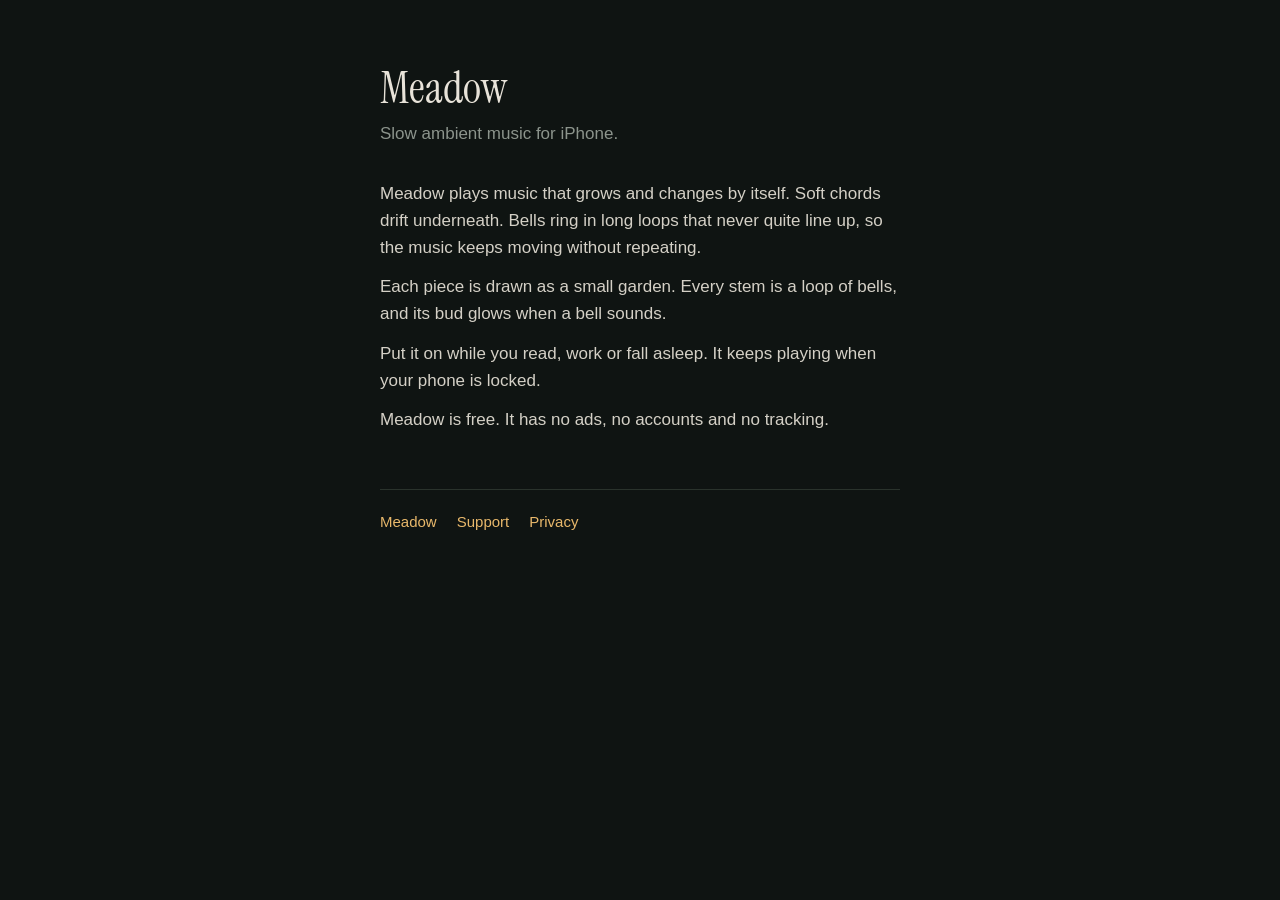
==== index.html @ 1096d29c "Add Meadow home, support and privacy pages Co-Authored-By: Claude Opus 5.5 <noreply@anthropic.com> C" ====
<!doctype html>
<html lang="en">
<head>
<meta charset="utf-8">
<meta name="viewport" content="width=device-width, initial-scale=1">
<link rel="preconnect" href="https://fonts.googleapis.com">
<link rel="stylesheet" href="https://fonts.googleapis.com/css2?family=Instrument+Serif&display=swap">
<link rel="stylesheet" href="style.css">
<title>Meadow</title>
</head>
<body>
<main>
<h1>Meadow</h1>
<p class="lede">Slow ambient music for iPhone.</p>
<p>Meadow plays music that grows and changes by itself. Soft chords drift underneath. Bells ring in long loops that never quite line up, so the music keeps moving without repeating.</p>
<p>Each piece is drawn as a small garden. Every stem is a loop of bells, and its bud glows when a bell sounds.</p>
<p>Put it on while you read, work or fall asleep. It keeps playing when your phone is locked.</p>
<p>Meadow is free. It has no ads, no accounts and no tracking.</p>
<nav><a href="./">Meadow</a><a href="support.html">Support</a><a href="privacy.html">Privacy</a></nav>
</main>
</body>
</html>
---- style.css ----
:root {
  --bg: #0F1412;
  --text: #E8E3D9;
  --body: #D4D0C6;
  --soft: #8C948C;
  --line: #2A332C;
  --bells: #E8B86B;
}
* { box-sizing: border-box; }
body {
  margin: 0;
  background: var(--bg);
  color: var(--body);
  font: 17px/1.6 -apple-system, BlinkMacSystemFont, "Helvetica Neue", sans-serif;
}
main { max-width: 560px; margin: 0 auto; padding: 64px 20px 96px; }
h1, h2 { font-family: "Instrument Serif", Georgia, serif; font-weight: 400; color: var(--text); }
h1 { font-size: 44px; line-height: 1.1; margin: 0 0 8px; }
h2 { font-size: 26px; margin: 40px 0 8px; }
p, li { margin: 0 0 12px; }
ul { padding-left: 20px; }
a { color: var(--bells); text-decoration: none; }
a:hover { text-decoration: underline; }
.lede { color: var(--soft); margin-bottom: 32px; }
nav { margin-top: 56px; padding-top: 20px; border-top: 1px solid var(--line); color: var(--soft); font-size: 15px; }
nav a { margin-right: 20px; }
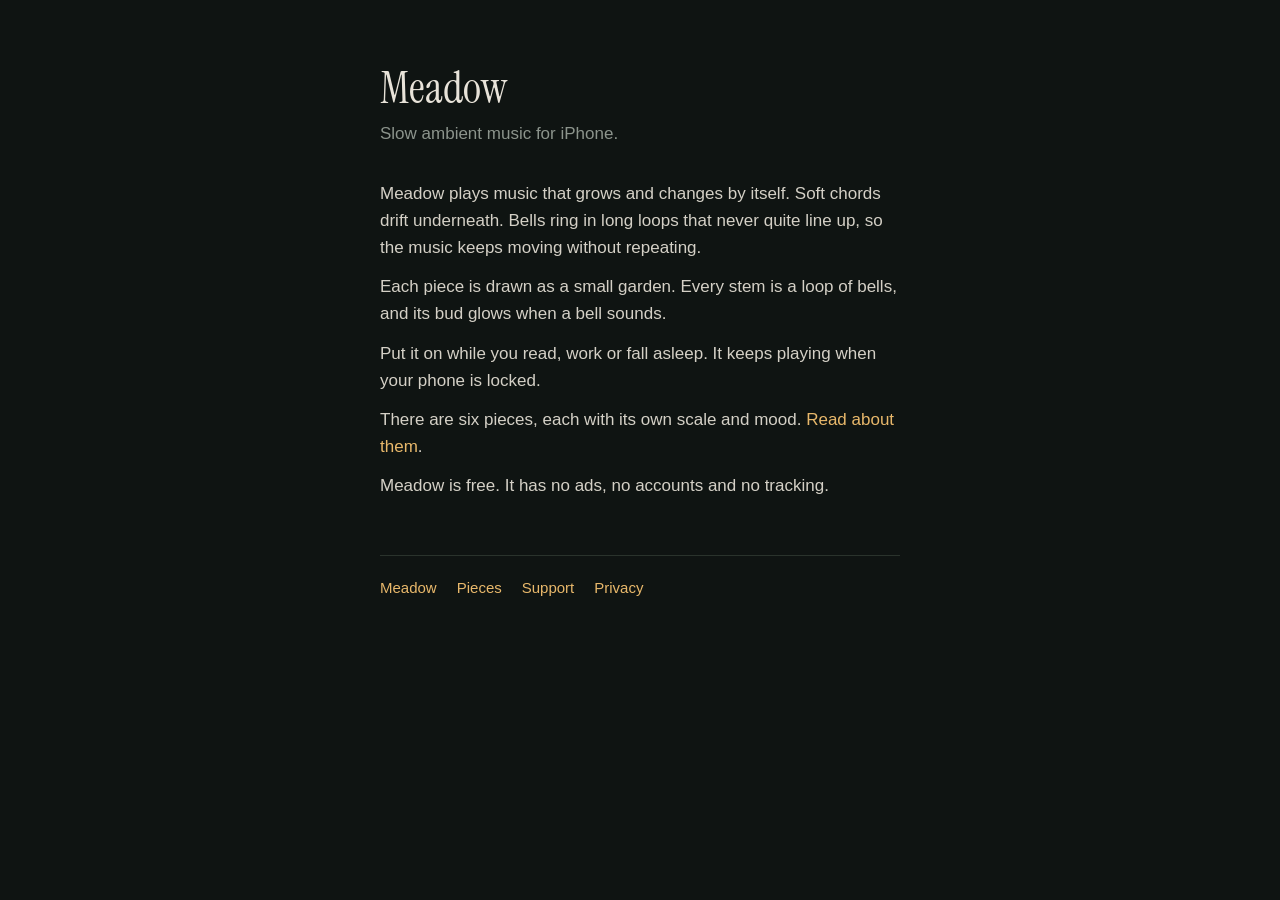
==== commit 0aacd138: "Add a Pieces page with notes on each piece Problem: The site said nothing about the six pieces in Me" ====
--- a/index.html
+++ b/index.html
@@ -15,8 +15,9 @@
 <p>Meadow plays music that grows and changes by itself. Soft chords drift underneath. Bells ring in long loops that never quite line up, so the music keeps moving without repeating.</p>
 <p>Each piece is drawn as a small garden. Every stem is a loop of bells, and its bud glows when a bell sounds.</p>
 <p>Put it on while you read, work or fall asleep. It keeps playing when your phone is locked.</p>
+<p>There are six pieces, each with its own scale and mood. <a href="pieces.html">Read about them</a>.</p>
 <p>Meadow is free. It has no ads, no accounts and no tracking.</p>
-<nav><a href="./">Meadow</a><a href="support.html">Support</a><a href="privacy.html">Privacy</a></nav>
+<nav><a href="./">Meadow</a><a href="pieces.html">Pieces</a><a href="support.html">Support</a><a href="privacy.html">Privacy</a></nav>
 </main>
 </body>
 </html>
--- a/style.css
+++ b/style.css
@@ -24,3 +24,8 @@
 .lede { color: var(--soft); margin-bottom: 32px; }
 nav { margin-top: 56px; padding-top: 20px; border-top: 1px solid var(--line); color: var(--soft); font-size: 15px; }
 nav a { margin-right: 20px; }
+.piece { margin-top: 48px; padding-top: 32px; border-top: 1px solid var(--line); }
+.piece h2 { margin: 0; display: flex; align-items: center; gap: 12px; }
+.dot { width: 10px; height: 10px; border-radius: 50%; flex: none; box-shadow: 0 0 12px currentColor; background: currentColor; }
+.scale { font-family: "Instrument Serif", Georgia, serif; font-style: italic; color: var(--soft); font-size: 19px; margin: 2px 0 16px; }
+h3 { font-size: 13px; font-weight: 500; letter-spacing: 0.06em; text-transform: uppercase; color: var(--soft); margin: 20px 0 8px; }
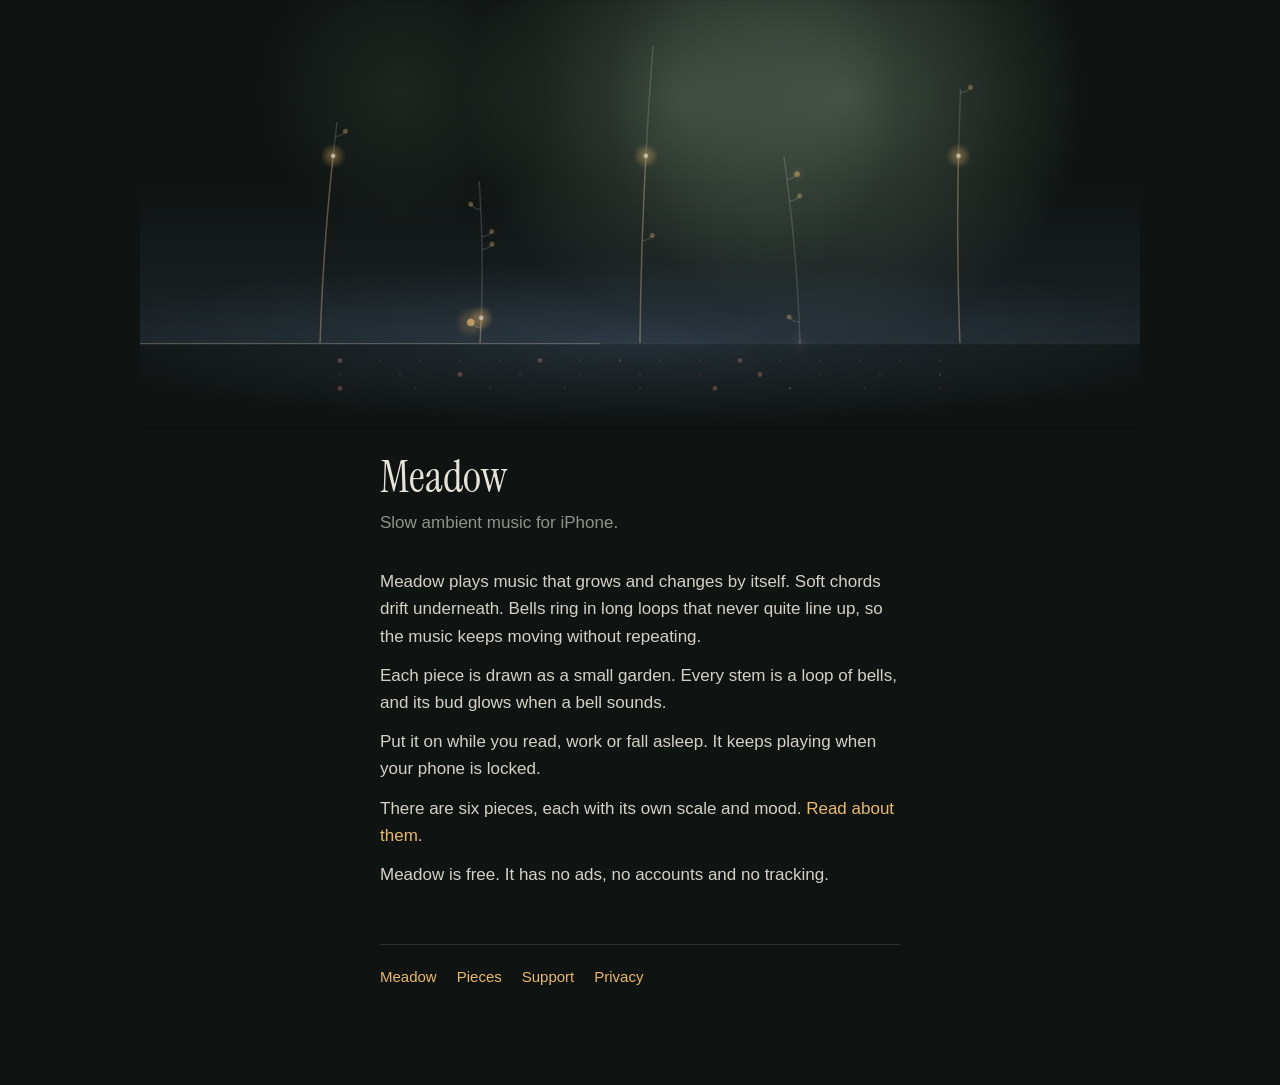
==== commit a44693ca: "Add garden images to the home and Pieces pages Problem: The site had no pictures of the app. Cause: " ====
--- a/index.html
+++ b/index.html
@@ -9,6 +9,7 @@
 <title>Meadow</title>
 </head>
 <body>
+<img class="hero" src="img/header.jpg" width="2000" height="858" alt="The Meadow garden: five thin stems on a dark ground line, with glowing buds.">
 <main>
 <h1>Meadow</h1>
 <p class="lede">Slow ambient music for iPhone.</p>
--- a/style.css
+++ b/style.css
@@ -29,3 +29,6 @@
 .dot { width: 10px; height: 10px; border-radius: 50%; flex: none; box-shadow: 0 0 12px currentColor; background: currentColor; }
 .scale { font-family: "Instrument Serif", Georgia, serif; font-style: italic; color: var(--soft); font-size: 19px; margin: 2px 0 16px; }
 h3 { font-size: 13px; font-weight: 500; letter-spacing: 0.06em; text-transform: uppercase; color: var(--soft); margin: 20px 0 8px; }
+.art { display: block; width: 100%; height: auto; border-radius: 14px; margin: 0 0 20px; background: var(--bg); }
+.hero { display: block; width: 100%; max-width: 1000px; height: auto; margin: 0 auto; aspect-ratio: 3840 / 1646; }
+.hero + main { padding-top: 24px; }
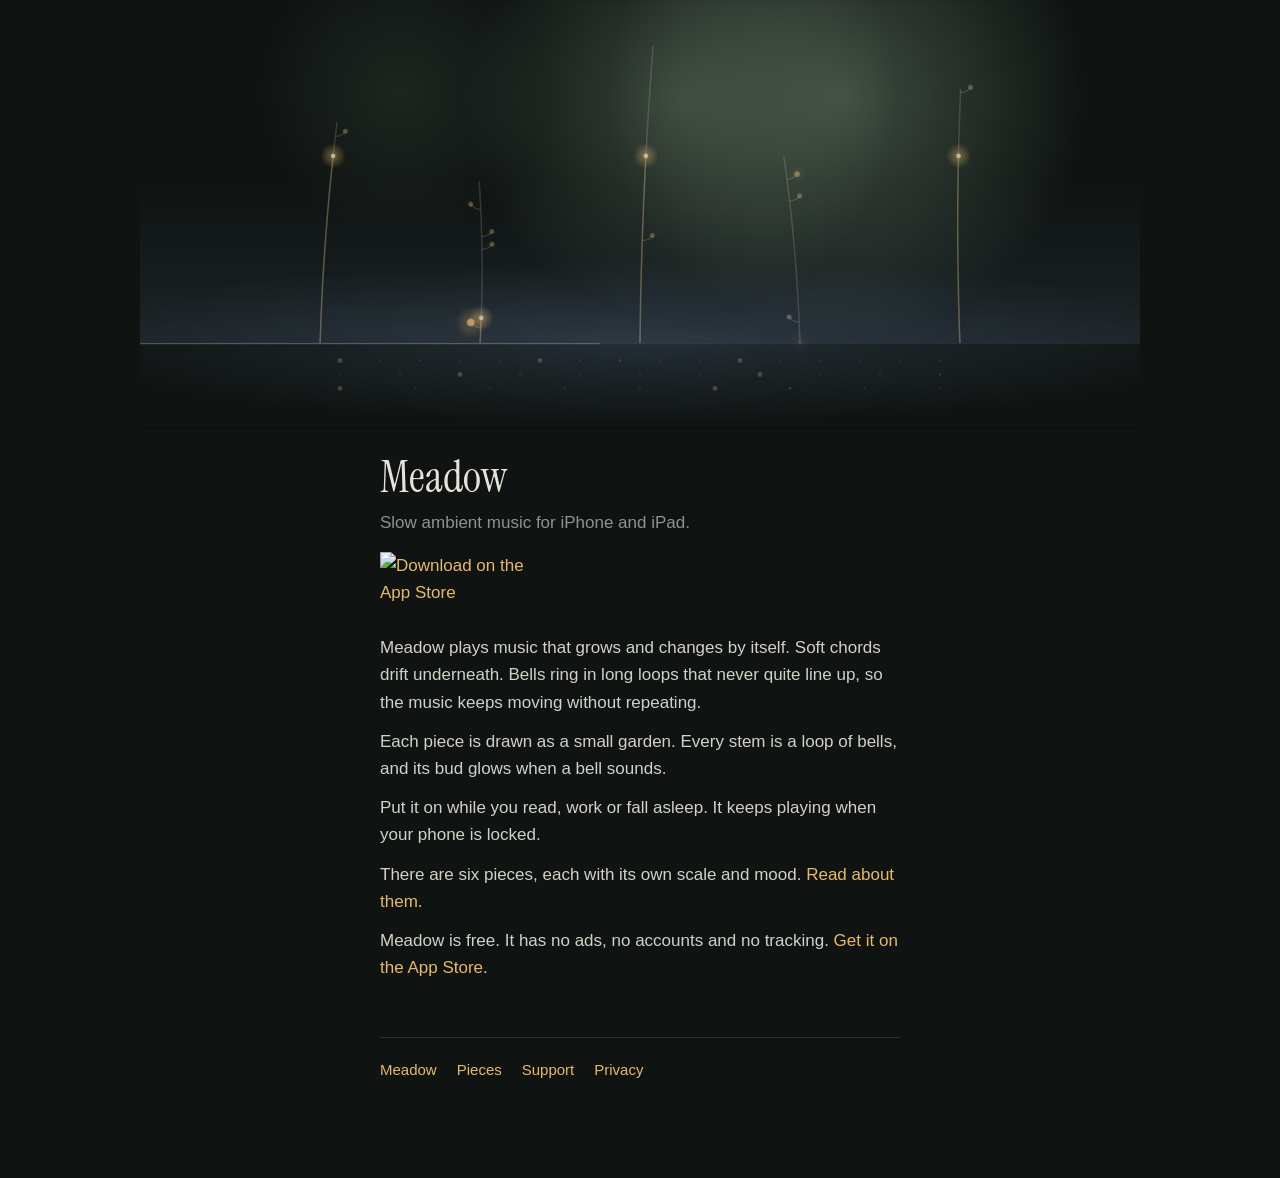
==== commit 06b5f958: "Add App Store badge and link, share previews, mention iPad Co-Authored-By: Claude Opus 5.5 <noreply@" ====
--- a/index.html
+++ b/index.html
@@ -5,19 +5,27 @@
 <meta name="viewport" content="width=device-width, initial-scale=1">
 <link rel="preconnect" href="https://fonts.googleapis.com">
 <link rel="stylesheet" href="https://fonts.googleapis.com/css2?family=Instrument+Serif&display=swap">
-<link rel="stylesheet" href="style.css">
+<link rel="stylesheet" href="style.css?v=4">
 <title>Meadow</title>
+<meta name="description" content="Slow ambient music that grows and changes by itself. Free for iPhone and iPad, with no ads, no accounts and no tracking.">
+<meta property="og:title" content="Meadow">
+<meta property="og:description" content="Slow ambient music that grows and changes by itself. Free for iPhone and iPad, with no ads, no accounts and no tracking.">
+<meta property="og:image" content="https://goodgord.github.io/meadow-site/img/header.jpg">
+<meta property="og:url" content="https://goodgord.github.io/meadow-site/">
+<meta name="twitter:card" content="summary_large_image">
+<meta name="apple-itunes-app" content="app-id=6821605317">
 </head>
 <body>
 <img class="hero" src="img/header.jpg" width="2000" height="858" alt="The Meadow garden: five thin stems on a dark ground line, with glowing buds.">
 <main>
 <h1>Meadow</h1>
-<p class="lede">Slow ambient music for iPhone.</p>
+<p class="lede">Slow ambient music for iPhone and iPad.</p>
+<p class="store"><a href="https://apps.apple.com/app/id6821605317"><img src="https://tools.applemarketingtools.com/api/badges/download-on-the-app-store/black/en-us" width="150" height="50" alt="Download on the App Store"></a></p>
 <p>Meadow plays music that grows and changes by itself. Soft chords drift underneath. Bells ring in long loops that never quite line up, so the music keeps moving without repeating.</p>
 <p>Each piece is drawn as a small garden. Every stem is a loop of bells, and its bud glows when a bell sounds.</p>
 <p>Put it on while you read, work or fall asleep. It keeps playing when your phone is locked.</p>
 <p>There are six pieces, each with its own scale and mood. <a href="pieces.html">Read about them</a>.</p>
-<p>Meadow is free. It has no ads, no accounts and no tracking.</p>
+<p>Meadow is free. It has no ads, no accounts and no tracking. <a href="https://apps.apple.com/app/id6821605317">Get it on the App Store</a>.</p>
 <nav><a href="./">Meadow</a><a href="pieces.html">Pieces</a><a href="support.html">Support</a><a href="privacy.html">Privacy</a></nav>
 </main>
 </body>
--- a/style.css
+++ b/style.css
@@ -7,6 +7,7 @@
   --bells: #E8B86B;
 }
 * { box-sizing: border-box; }
+img { max-width: 100%; height: auto; }
 body {
   margin: 0;
   background: var(--bg);
@@ -21,7 +22,9 @@
 ul { padding-left: 20px; }
 a { color: var(--bells); text-decoration: none; }
 a:hover { text-decoration: underline; }
-.lede { color: var(--soft); margin-bottom: 32px; }
+.lede { color: var(--soft); margin-bottom: 16px; }
+.store { margin: 0 0 32px; }
+.store img { display: block; width: 150px; height: auto; }
 nav { margin-top: 56px; padding-top: 20px; border-top: 1px solid var(--line); color: var(--soft); font-size: 15px; }
 nav a { margin-right: 20px; }
 .piece { margin-top: 48px; padding-top: 32px; border-top: 1px solid var(--line); }
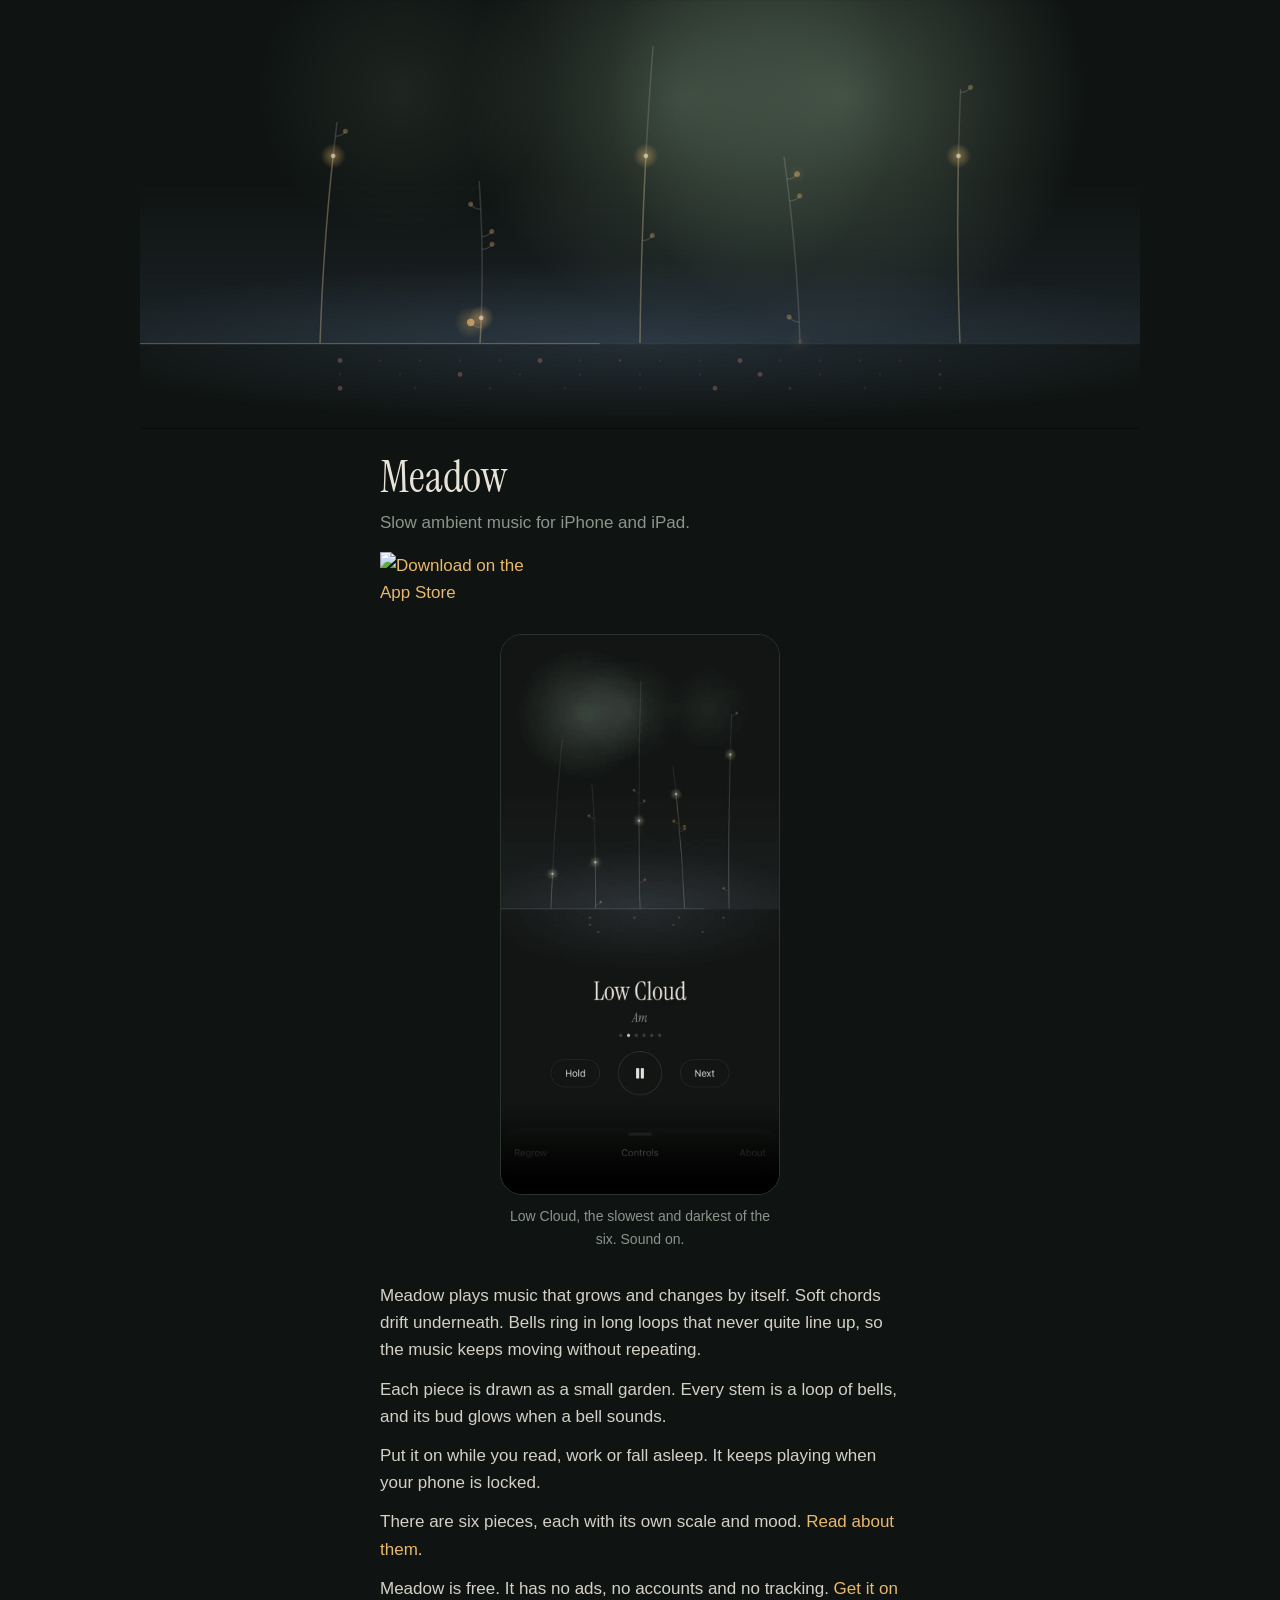
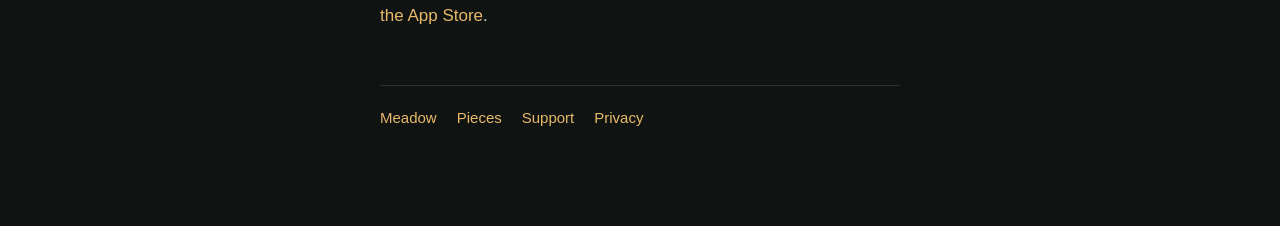
==== commit 2398bb51: "Add Low Cloud video to the homepage and Pieces page Co-Authored-By: Claude Opus 5.5 <noreply@anthrop" ====
--- a/index.html
+++ b/index.html
@@ -5,7 +5,7 @@
 <meta name="viewport" content="width=device-width, initial-scale=1">
 <link rel="preconnect" href="https://fonts.googleapis.com">
 <link rel="stylesheet" href="https://fonts.googleapis.com/css2?family=Instrument+Serif&display=swap">
-<link rel="stylesheet" href="style.css?v=4">
+<link rel="stylesheet" href="style.css?v=5">
 <title>Meadow</title>
 <meta name="description" content="Slow ambient music that grows and changes by itself. Free for iPhone and iPad, with no ads, no accounts and no tracking.">
 <meta property="og:title" content="Meadow">
@@ -21,6 +21,10 @@
 <h1>Meadow</h1>
 <p class="lede">Slow ambient music for iPhone and iPad.</p>
 <p class="store"><a href="https://apps.apple.com/app/id6821605317"><img src="https://tools.applemarketingtools.com/api/badges/download-on-the-app-store/black/en-us" width="150" height="50" alt="Download on the App Store"></a></p>
+<figure class="clip">
+<video src="media/low-cloud.mp4" poster="img/low-cloud-poster.jpg" width="720" height="1448" controls playsinline preload="none"></video>
+<figcaption>Low Cloud, the slowest and darkest of the six. Sound on.</figcaption>
+</figure>
 <p>Meadow plays music that grows and changes by itself. Soft chords drift underneath. Bells ring in long loops that never quite line up, so the music keeps moving without repeating.</p>
 <p>Each piece is drawn as a small garden. Every stem is a loop of bells, and its bud glows when a bell sounds.</p>
 <p>Put it on while you read, work or fall asleep. It keeps playing when your phone is locked.</p>
--- a/style.css
+++ b/style.css
@@ -35,3 +35,6 @@
 .art { display: block; width: 100%; height: auto; border-radius: 14px; margin: 0 0 20px; background: var(--bg); }
 .hero { display: block; width: 100%; max-width: 1000px; height: auto; margin: 0 auto; aspect-ratio: 3840 / 1646; }
 .hero + main { padding-top: 24px; }
+.clip { margin: 0 auto 32px; max-width: 280px; }
+.clip video { display: block; width: 100%; height: auto; border-radius: 22px; border: 1px solid var(--line); background: var(--bg); }
+.clip figcaption { color: var(--soft); font-size: 14px; text-align: center; margin-top: 10px; }
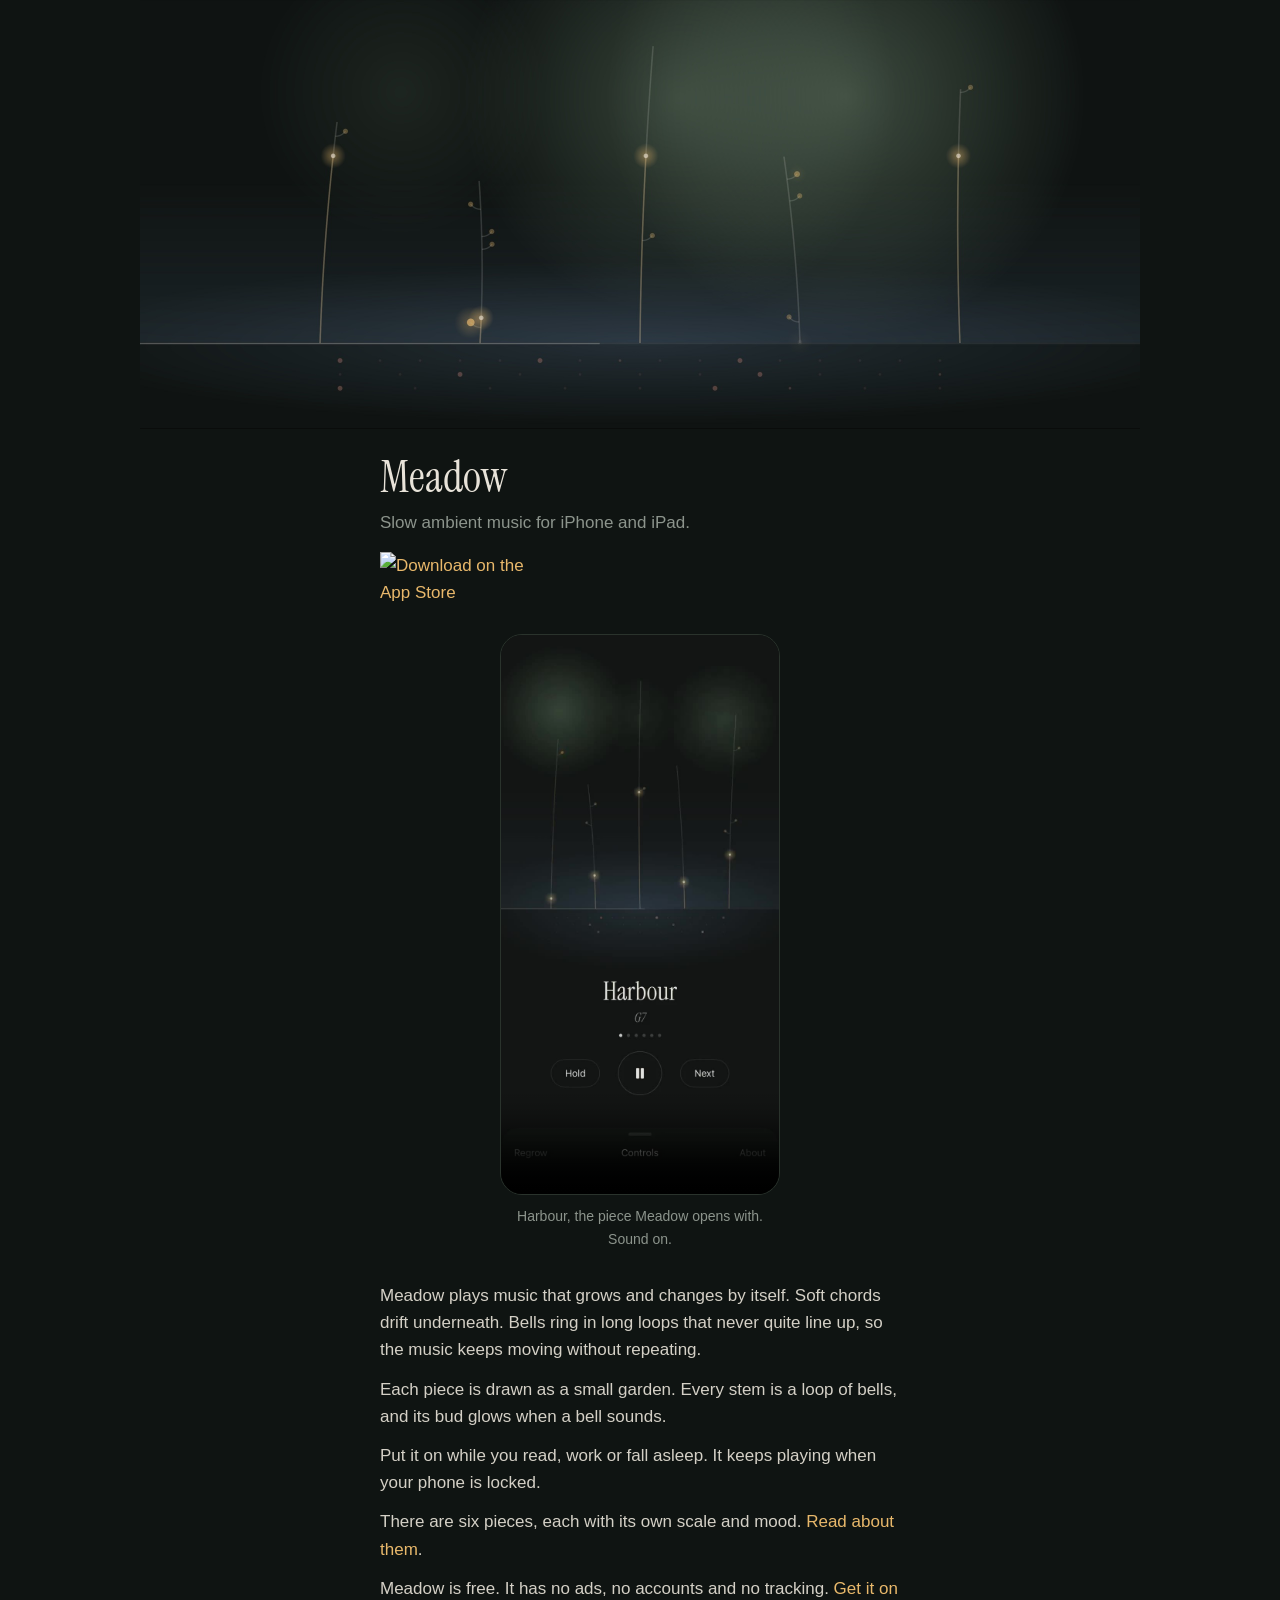
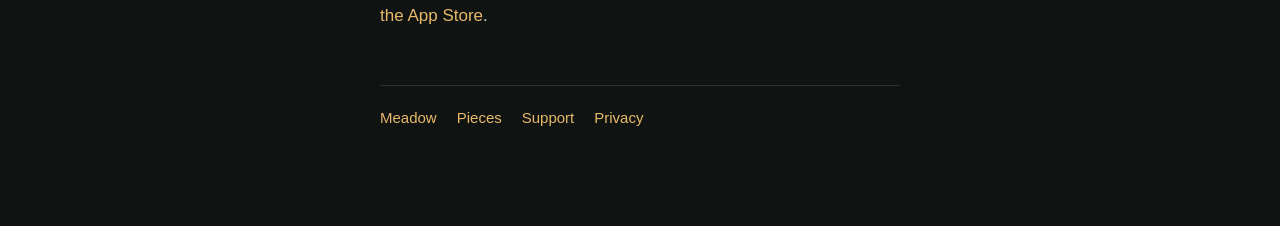
==== commit 19b5b9f8: "Use Harbour video on the homepage, add it to Pieces Co-Authored-By: Claude Opus 5.5 <noreply@anthrop" ====
--- a/index.html
+++ b/index.html
@@ -22,8 +22,8 @@
 <p class="lede">Slow ambient music for iPhone and iPad.</p>
 <p class="store"><a href="https://apps.apple.com/app/id6821605317"><img src="https://tools.applemarketingtools.com/api/badges/download-on-the-app-store/black/en-us" width="150" height="50" alt="Download on the App Store"></a></p>
 <figure class="clip">
-<video src="media/low-cloud.mp4" poster="img/low-cloud-poster.jpg" width="720" height="1448" controls playsinline preload="none"></video>
-<figcaption>Low Cloud, the slowest and darkest of the six. Sound on.</figcaption>
+<video src="media/harbour.mp4" poster="img/harbour-poster.jpg" width="720" height="1448" controls playsinline preload="none"></video>
+<figcaption>Harbour, the piece Meadow opens with. Sound on.</figcaption>
 </figure>
 <p>Meadow plays music that grows and changes by itself. Soft chords drift underneath. Bells ring in long loops that never quite line up, so the music keeps moving without repeating.</p>
 <p>Each piece is drawn as a small garden. Every stem is a loop of bells, and its bud glows when a bell sounds.</p>
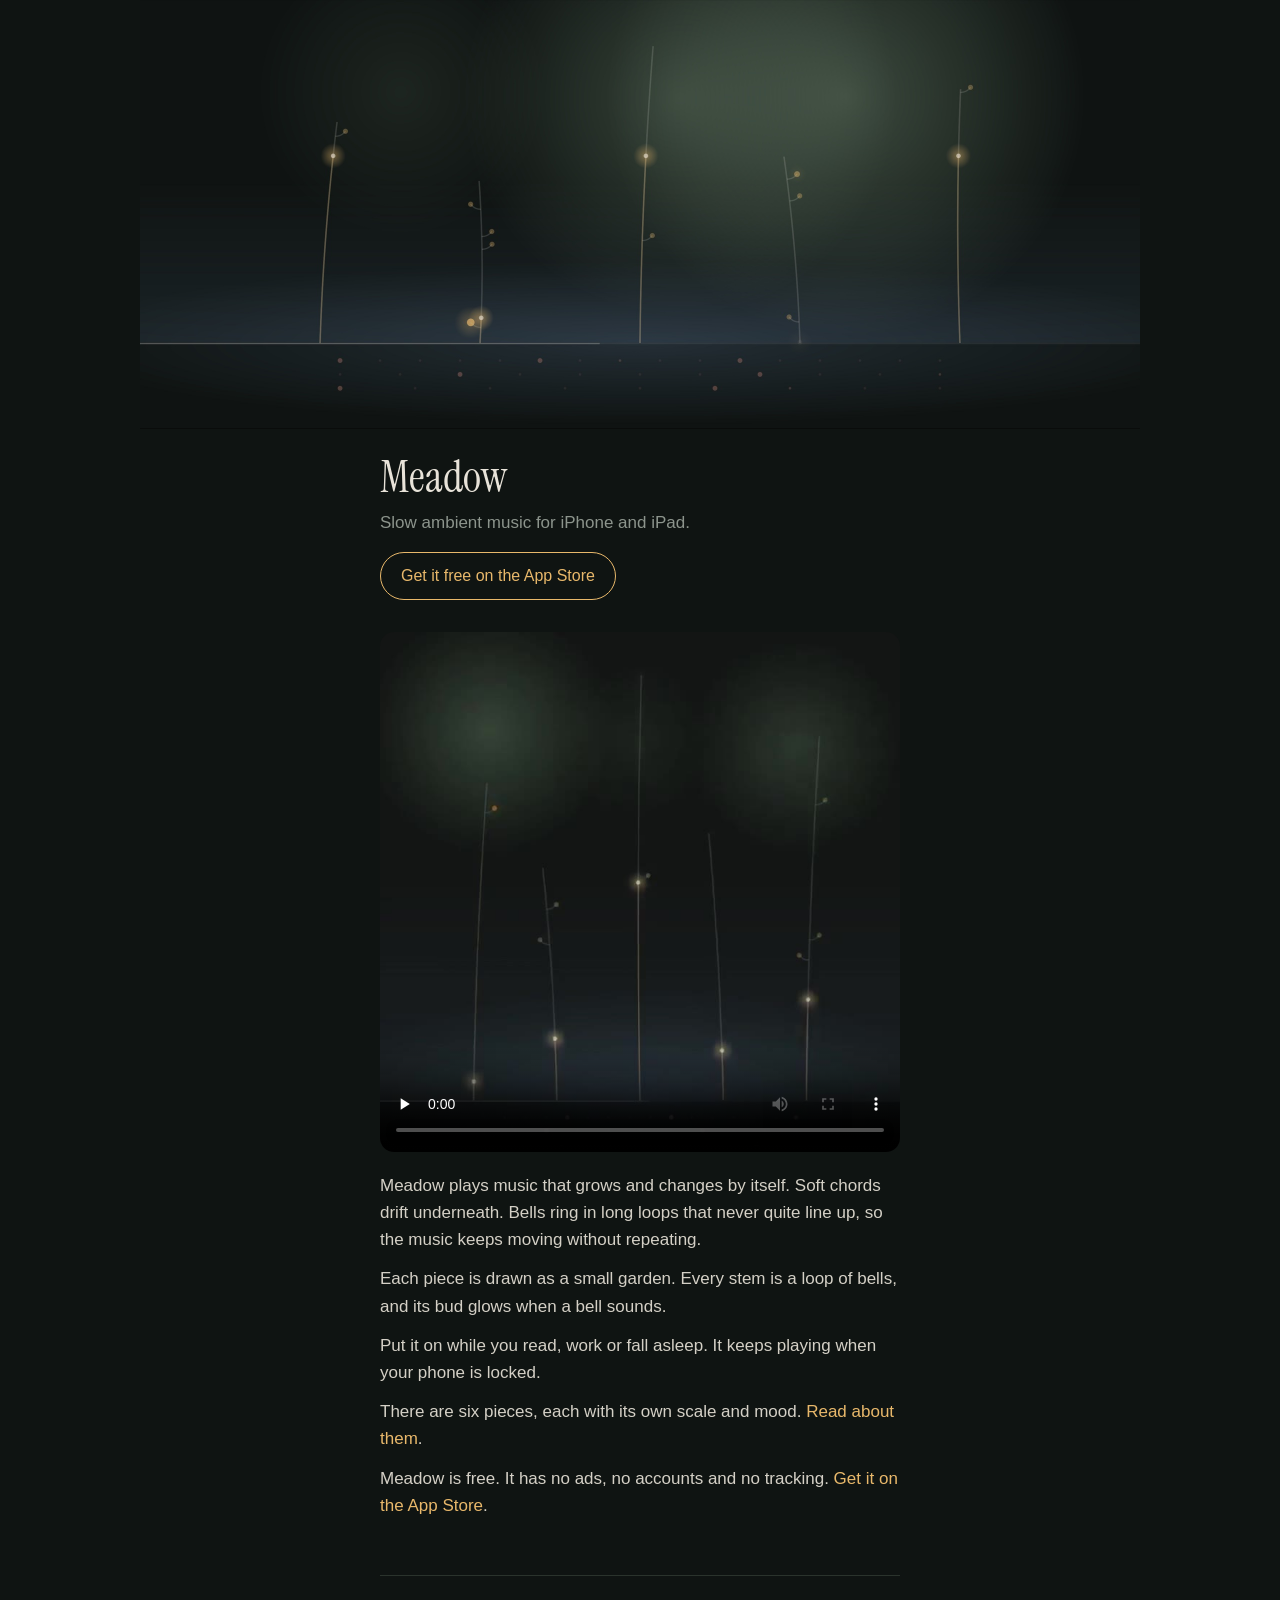
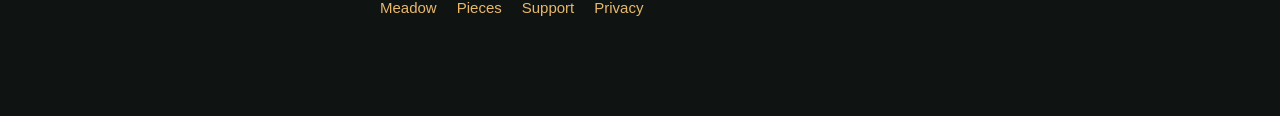
==== commit 32fbbab3: "Square garden-only videos, no captions, own App Store button Co-Authored-By: Claude Opus 5.5 <norepl" ====
--- a/index.html
+++ b/index.html
@@ -5,7 +5,7 @@
 <meta name="viewport" content="width=device-width, initial-scale=1">
 <link rel="preconnect" href="https://fonts.googleapis.com">
 <link rel="stylesheet" href="https://fonts.googleapis.com/css2?family=Instrument+Serif&display=swap">
-<link rel="stylesheet" href="style.css?v=5">
+<link rel="stylesheet" href="style.css?v=6">
 <title>Meadow</title>
 <meta name="description" content="Slow ambient music that grows and changes by itself. Free for iPhone and iPad, with no ads, no accounts and no tracking.">
 <meta property="og:title" content="Meadow">
@@ -20,11 +20,8 @@
 <main>
 <h1>Meadow</h1>
 <p class="lede">Slow ambient music for iPhone and iPad.</p>
-<p class="store"><a href="https://apps.apple.com/app/id6821605317"><img src="https://tools.applemarketingtools.com/api/badges/download-on-the-app-store/black/en-us" width="150" height="50" alt="Download on the App Store"></a></p>
-<figure class="clip">
-<video src="media/harbour.mp4" poster="img/harbour-poster.jpg" width="720" height="1448" controls playsinline preload="none"></video>
-<figcaption>Harbour, the piece Meadow opens with. Sound on.</figcaption>
-</figure>
+<p class="store"><a class="get" href="https://apps.apple.com/app/id6821605317">Get it free on the App Store</a></p>
+<video class="art clip" src="media/harbour.mp4" poster="img/harbour-poster.jpg" width="720" height="720" controls playsinline preload="none"></video>
 <p>Meadow plays music that grows and changes by itself. Soft chords drift underneath. Bells ring in long loops that never quite line up, so the music keeps moving without repeating.</p>
 <p>Each piece is drawn as a small garden. Every stem is a loop of bells, and its bud glows when a bell sounds.</p>
 <p>Put it on while you read, work or fall asleep. It keeps playing when your phone is locked.</p>
--- a/style.css
+++ b/style.css
@@ -24,7 +24,9 @@
 a:hover { text-decoration: underline; }
 .lede { color: var(--soft); margin-bottom: 16px; }
 .store { margin: 0 0 32px; }
-.store img { display: block; width: 150px; height: auto; }
+.get { display: inline-block; padding: 10px 20px; border: 1px solid var(--bells); border-radius: 999px; color: var(--bells); font-size: 16px; }
+.get:hover { background: var(--bells); color: var(--bg); text-decoration: none; }
+.clip { aspect-ratio: 1 / 1; margin-bottom: 32px; }
 nav { margin-top: 56px; padding-top: 20px; border-top: 1px solid var(--line); color: var(--soft); font-size: 15px; }
 nav a { margin-right: 20px; }
 .piece { margin-top: 48px; padding-top: 32px; border-top: 1px solid var(--line); }
@@ -35,6 +37,3 @@
 .art { display: block; width: 100%; height: auto; border-radius: 14px; margin: 0 0 20px; background: var(--bg); }
 .hero { display: block; width: 100%; max-width: 1000px; height: auto; margin: 0 auto; aspect-ratio: 3840 / 1646; }
 .hero + main { padding-top: 24px; }
-.clip { margin: 0 auto 32px; max-width: 280px; }
-.clip video { display: block; width: 100%; height: auto; border-radius: 22px; border: 1px solid var(--line); background: var(--bg); }
-.clip figcaption { color: var(--soft); font-size: 14px; text-align: center; margin-top: 10px; }
